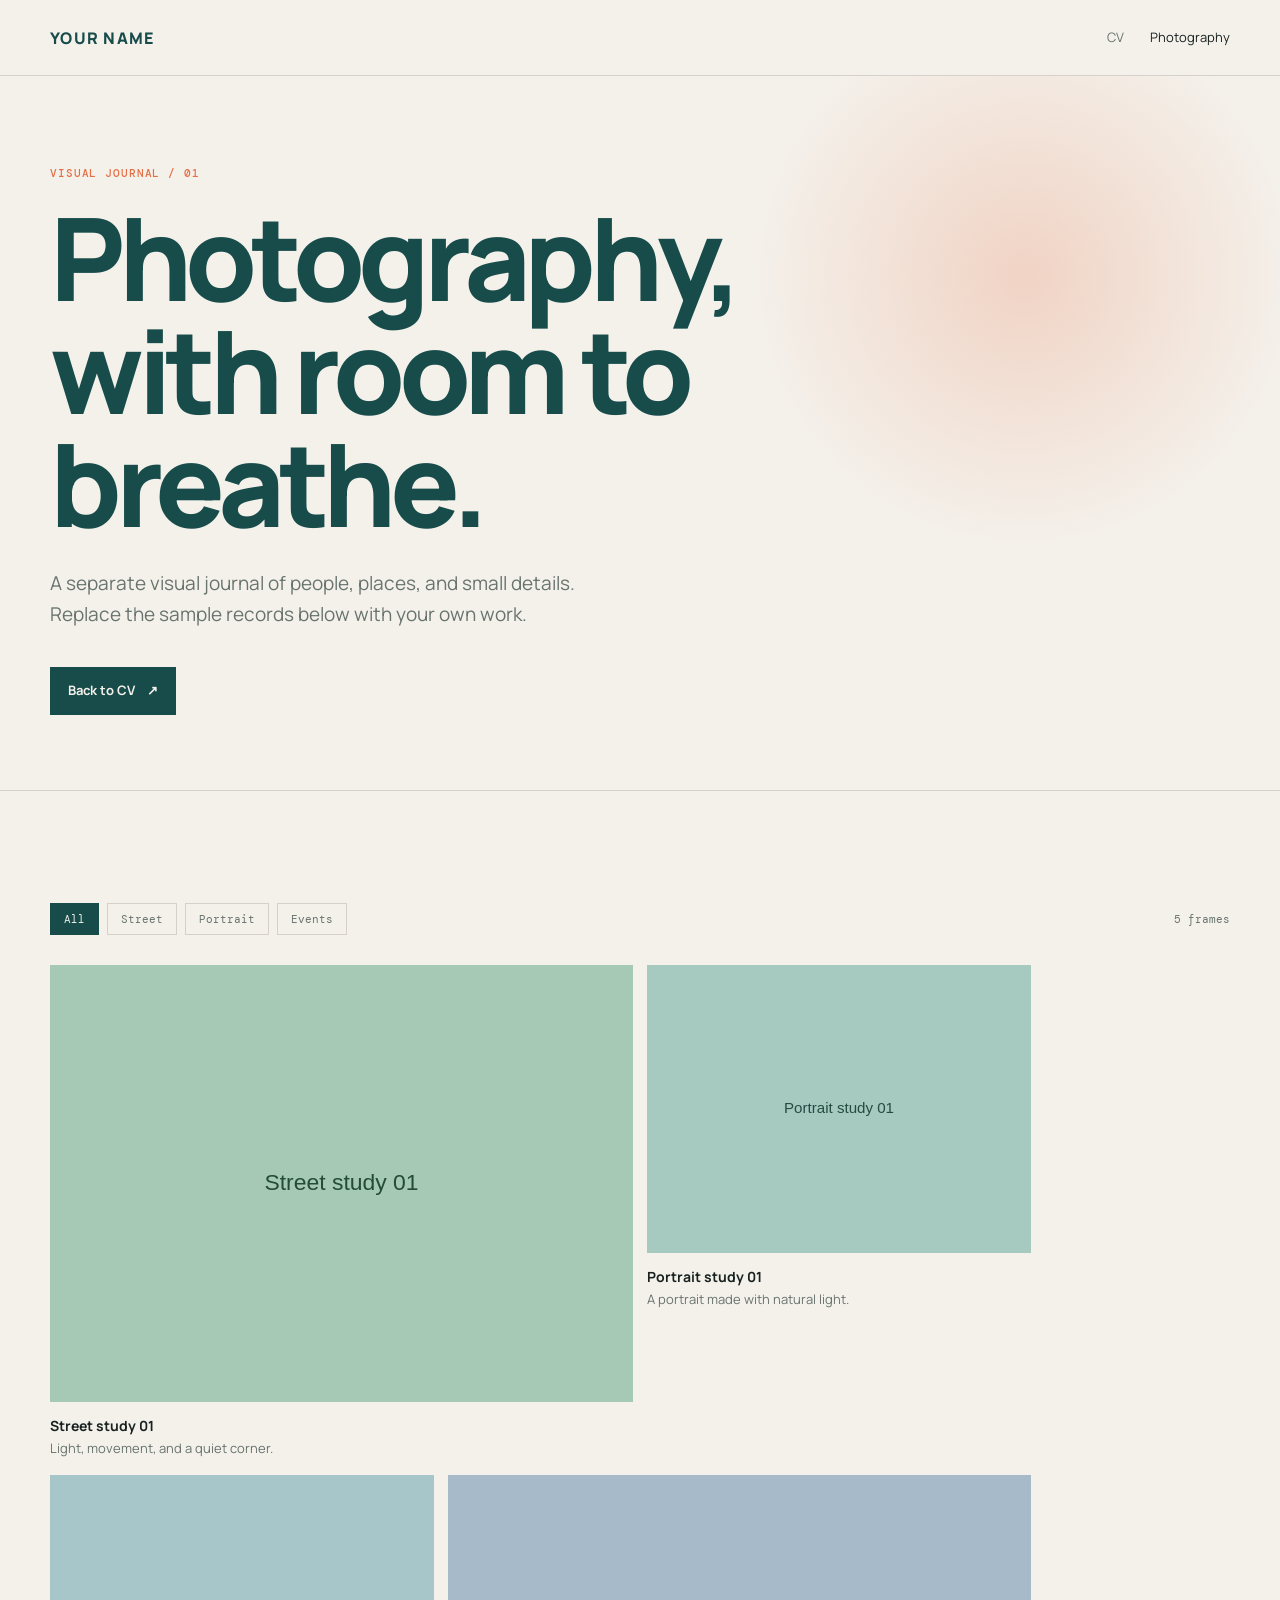
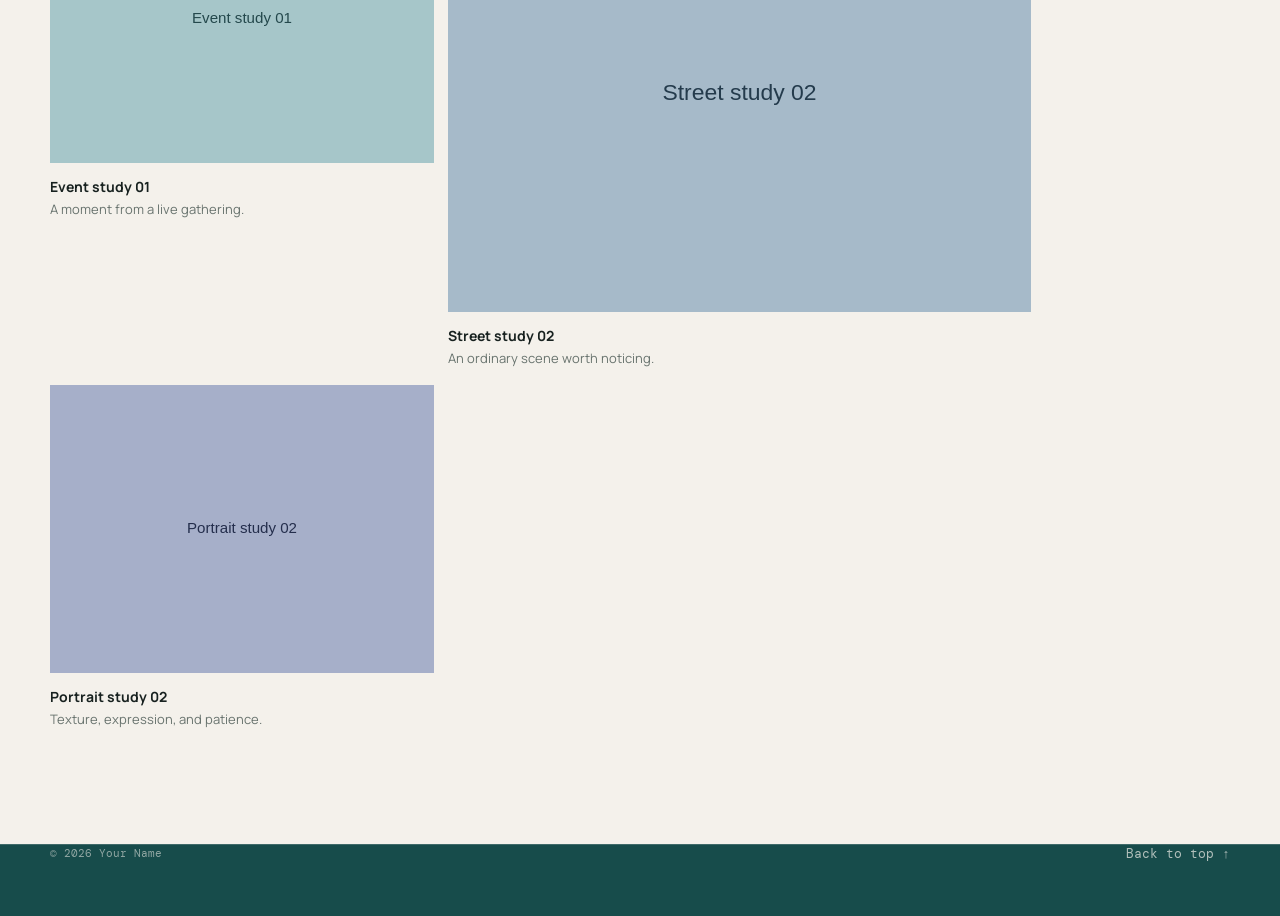
==== photography.html @ 29af0342 "Create cv by html" ====
<!DOCTYPE html>
<html lang="en">
<head>
  <meta charset="UTF-8">
  <meta name="viewport" content="width=device-width, initial-scale=1.0">
  <meta name="description" content="Photography portfolio and visual journal.">
  <title>Photography | Portfolio</title>
  <link rel="preconnect" href="https://fonts.googleapis.com">
  <link rel="preconnect" href="https://fonts.gstatic.com" crossorigin>
  <link href="https://fonts.googleapis.com/css2?family=DM+Mono:wght@400;500&family=Manrope:wght@400;500;600;700;800&display=swap" rel="stylesheet">
  <link rel="stylesheet" href="styles.css">
</head>
<body data-page="photography">
  <header class="site-header"><div class="container header-inner"><a class="brand" href="index.html" data-brand>YOUR NAME</a><button class="menu-toggle" type="button" aria-expanded="false" aria-controls="site-nav">Menu</button><nav id="site-nav" class="site-nav" aria-label="Primary navigation"><div data-nav></div></nav></div></header>
  <main>
    <section class="photo-page-hero"><div class="container reveal"><p class="section-kicker">VISUAL JOURNAL / 01</p><h1>Photography, with room to breathe.</h1><p data-photo-page-intro></p><div class="hero-actions"><a class="button button-primary" href="index.html">Back to CV <span aria-hidden="true">↗</span></a></div></div></section>
    <section class="section-space section-line"><div class="container reveal"><div class="gallery-toolbar"><div class="filter-list" data-filters role="group" aria-label="Filter photographs"></div><span class="gallery-count" data-gallery-count></span></div><div class="gallery-grid" data-gallery></div></div></section>
  </main>
  <footer class="site-footer"><div class="container footer-inner"><span data-footer></span><a href="#top">Back to top ↑</a></div></footer>
  <dialog class="lightbox" data-lightbox><button class="dialog-close" type="button" data-lightbox-close aria-label="Close photograph">×</button><div class="lightbox-content"><img data-lightbox-image alt=""><p data-lightbox-caption></p></div></dialog>
  <script src="site.private.js"></script>
  <script src="site.js"></script>
</body>
</html>
---- styles.css ----
:root {
  --ink: #17211f;
  --muted: #68736e;
  --paper: #f4f1eb;
  --paper-deep: #e8e3da;
  --card: #fbfaf7;
  --line: #d5d1c8;
  --teal: #174c4b;
  --orange: #e56f45;
  --yellow: #f3c969;
  --max: 1180px;
  --display: "Manrope", sans-serif;
  --mono: "DM Mono", monospace;
}

* { box-sizing: border-box; }
html { scroll-behavior: smooth; scroll-padding-top: 76px; }
body { margin: 0; background: var(--paper); color: var(--ink); font: 400 16px/1.65 var(--display); }
body.menu-open { overflow: hidden; }
a { color: inherit; }
img { display: block; max-width: 100%; }
button, a { -webkit-tap-highlight-color: transparent; }
button { font: inherit; }
:focus-visible { outline: 3px solid var(--orange); outline-offset: 4px; }
.container { width: min(var(--max), calc(100% - 48px)); margin: 0 auto; }
.section-space { padding: 112px 0; }
.section-line { border-top: 1px solid var(--line); }
.muted { color: var(--muted); }

.site-header { position: sticky; top: 0; z-index: 10; height: 76px; background: rgba(244, 241, 235, .9); border-bottom: 1px solid var(--line); backdrop-filter: blur(14px); }
.header-inner, .footer-inner { height: 100%; display: flex; align-items: center; justify-content: space-between; gap: 24px; }
.brand { color: var(--teal); font: 800 16px/1 var(--display); letter-spacing: .08em; text-decoration: none; }
.site-nav > div { display: flex; align-items: center; gap: 26px; }
.site-nav a, .footer-inner a { color: var(--muted); font-size: 13px; text-decoration: none; }
.site-nav a:hover, .site-nav a.active, .footer-inner a:hover { color: var(--ink); }
.menu-toggle { display: none; border: 1px solid var(--line); background: var(--card); color: var(--ink); padding: 8px 12px; cursor: pointer; }

.hero { min-height: 690px; display: flex; align-items: center; background: radial-gradient(circle at 72% 28%, rgba(243, 201, 105, .5), transparent 24%), var(--paper); }
.hero-grid { display: grid; grid-template-columns: minmax(0, 1fr) 390px; align-items: center; gap: 90px; }
.eyebrow, .section-kicker, .section-index, .portrait-note { margin: 0; color: var(--orange); font: 500 11px/1.4 var(--mono); letter-spacing: .08em; text-transform: uppercase; }
h1, h2, h3 { margin: 0; color: var(--teal); font-weight: 800; letter-spacing: -.055em; line-height: .98; }
h1 { max-width: 720px; margin-top: 20px; font-size: clamp(58px, 9vw, 128px); }
h2 { max-width: 580px; margin-top: 16px; font-size: clamp(34px, 5vw, 62px); }
h3 { font-size: 21px; letter-spacing: -.03em; }
.hero-role { margin: 30px 0 12px; color: var(--teal); font-size: 21px; font-weight: 700; }
.hero-intro { max-width: 550px; margin: 0; color: var(--muted); font-size: 19px; }
.hero-actions { display: flex; flex-wrap: wrap; gap: 12px; margin-top: 36px; }
.button { display: inline-flex; align-items: center; justify-content: center; gap: 12px; min-height: 48px; padding: 12px 17px; border: 1px solid var(--teal); font-weight: 700; font-size: 13px; text-decoration: none; transition: transform .2s, background .2s, color .2s; }
.button:hover { transform: translateY(-3px); }
.button-primary { background: var(--teal); color: var(--paper); }
.button-primary:hover { background: var(--orange); border-color: var(--orange); }
.button-secondary { background: transparent; color: var(--teal); }
.button-secondary:hover { background: var(--yellow); border-color: var(--yellow); }
.social-links { display: flex; flex-wrap: wrap; gap: 18px; margin-top: 28px; }
.social-links a { color: var(--muted); font: 500 12px var(--mono); text-decoration: none; }
.social-links a:hover { color: var(--orange); }
.portrait-wrap { position: relative; max-width: 390px; justify-self: end; }
.portrait-frame { position: relative; aspect-ratio: 4 / 5; padding: 12px; background: var(--yellow); transform: rotate(2.5deg); }
.portrait-frame::before { position: absolute; inset: 22px; border: 1px solid rgba(23, 76, 75, .25); content: ""; pointer-events: none; }
.portrait-frame img { width: 100%; height: 100%; object-fit: cover; background: var(--paper-deep); }
.portrait-note { position: absolute; right: -34px; bottom: -35px; padding: 11px 13px; background: var(--teal); color: var(--yellow); line-height: 1.7; }
.portrait-note span { color: var(--paper); font-family: var(--display); letter-spacing: 0; text-transform: none; }

.split-layout, .process-layout { display: grid; grid-template-columns: .85fr 1.15fr; gap: 100px; }
.about-copy { max-width: 600px; color: var(--muted); font-size: 19px; }
.about-copy p { margin: 0 0 22px; }
.section-heading { display: flex; align-items: end; justify-content: space-between; gap: 28px; margin-bottom: 62px; }
.section-index { color: var(--muted); white-space: nowrap; }
.timeline { border-top: 1px solid var(--line); }
.timeline-item { display: grid; grid-template-columns: 180px minmax(0, 1fr) 220px; gap: 32px; padding: 30px 0; border-bottom: 1px solid var(--line); }
.timeline-period { color: var(--orange); font: 500 12px var(--mono); }
.timeline-company { margin-top: 8px; color: var(--muted); }
.timeline-duties { margin: 14px 0 0; padding-left: 20px; color: var(--muted); }
.tag-list { display: flex; flex-wrap: wrap; align-content: start; gap: 7px; }
.tag { padding: 5px 9px; border: 1px solid var(--line); color: var(--muted); font: 11px var(--mono); }
.skills-grid { display: grid; grid-template-columns: repeat(4, 1fr); gap: 18px; }
.skill-group { min-height: 210px; padding: 25px; background: var(--card); border: 1px solid var(--line); }
.skill-group h3 { padding-bottom: 18px; border-bottom: 1px solid var(--line); font-size: 18px; }
.skill-group .tag-list { margin-top: 20px; }
.project-grid { display: grid; grid-template-columns: repeat(2, minmax(0, 1fr)); gap: 18px; }
.project-card { display: block; padding: 0; border: 1px solid var(--line); background: var(--card); color: var(--ink); text-align: left; cursor: pointer; transition: transform .2s, border-color .2s; }
.project-card:hover { border-color: var(--teal); transform: translateY(-5px); }
.project-card img { width: 100%; aspect-ratio: 16 / 9; object-fit: cover; background: var(--paper-deep); }
.project-card-content { padding: 24px; }
.project-card h3 { color: var(--teal); }
.project-card p { margin: 10px 0 20px; color: var(--muted); }
.project-card .tag-list { min-height: 28px; }
.process-list { display: flex; flex-wrap: wrap; gap: 9px; margin: 0; padding: 0; list-style: none; counter-reset: process; }
.process-list li { counter-increment: process; padding: 12px 14px; background: var(--teal); color: var(--paper); font-weight: 700; }
.process-list li::before { margin-right: 10px; color: var(--yellow); content: "0" counter(process); font: 11px var(--mono); }
.process-note { max-width: 510px; margin-top: 26px; }
.photo-callout { background: var(--paper-deep); }
.photo-callout-inner { display: flex; align-items: end; justify-content: space-between; gap: 40px; }
.photo-callout-inner p:not(.section-kicker) { max-width: 520px; margin: 26px 0 0; color: var(--muted); }
.contact-section { background: var(--teal); color: var(--paper); }
.contact-section h2, .contact-section .section-kicker { color: var(--yellow); }
.contact-grid { display: grid; grid-template-columns: .85fr 1.15fr; gap: 100px; align-items: end; }
.contact-grid > div:last-child { padding-bottom: 4px; }
.contact-grid p { max-width: 500px; color: rgba(244, 241, 235, .7); }
.contact-email { display: inline-flex; align-items: center; gap: 15px; color: var(--paper); font-size: clamp(20px, 3vw, 32px); font-weight: 700; text-decoration: underline; text-decoration-color: var(--orange); text-underline-offset: 7px; }
.site-footer { min-height: 72px; background: var(--teal); border-top: 1px solid rgba(244, 241, 235, .18); color: rgba(244, 241, 235, .55); }
.footer-inner { font: 11px var(--mono); }
.footer-inner a { color: rgba(244, 241, 235, .7); font-family: var(--mono); }

.project-dialog, .lightbox { width: min(760px, calc(100% - 32px)); padding: 0; border: 0; background: var(--card); color: var(--ink); box-shadow: 0 24px 80px rgba(0, 0, 0, .2); }
.project-dialog::backdrop, .lightbox::backdrop { background: rgba(23, 33, 31, .75); }
.dialog-close { position: absolute; top: 13px; right: 13px; z-index: 1; width: 34px; height: 34px; border: 1px solid var(--line); background: var(--paper); color: var(--ink); cursor: pointer; font-size: 22px; line-height: 1; }
.dialog-content { padding: 34px; }
.dialog-content > img { width: 100%; aspect-ratio: 16 / 9; object-fit: cover; margin-bottom: 28px; }
.dialog-content h3 { color: var(--teal); font-size: 34px; }
.dialog-content h4 { margin: 28px 0 8px; color: var(--orange); font: 500 11px var(--mono); letter-spacing: .08em; text-transform: uppercase; }
.dialog-content p, .dialog-content li { color: var(--muted); }
.dialog-content .button { margin-top: 22px; }

.photo-page-hero { padding: 90px 0 75px; background: radial-gradient(circle at 80% 28%, rgba(229, 111, 69, .23), transparent 24%), var(--paper); }
.photo-page-hero h1 { max-width: 800px; }
.photo-page-hero p:not(.section-kicker) { max-width: 570px; margin: 28px 0 0; color: var(--muted); font-size: 19px; }
.gallery-toolbar { display: flex; align-items: center; justify-content: space-between; gap: 24px; margin-bottom: 30px; }
.filter-list { display: flex; flex-wrap: wrap; gap: 8px; }
.filter-button { padding: 8px 13px; border: 1px solid var(--line); background: transparent; color: var(--muted); cursor: pointer; font: 11px var(--mono); }
.filter-button:hover, .filter-button[aria-pressed="true"] { border-color: var(--teal); background: var(--teal); color: var(--paper); }
.gallery-count { color: var(--muted); font: 11px var(--mono); white-space: nowrap; }
.gallery-grid { display: grid; grid-template-columns: repeat(12, 1fr); gap: 14px; }
.gallery-item { grid-column: span 4; margin: 0; cursor: pointer; }
.gallery-item:nth-child(5n + 1), .gallery-item:nth-child(5n + 4) { grid-column: span 6; }
.gallery-item button { width: 100%; padding: 0; border: 0; background: none; color: inherit; cursor: pointer; text-align: left; }
.gallery-item img { width: 100%; aspect-ratio: 4 / 3; object-fit: cover; background: var(--paper-deep); transition: transform .3s; }
.gallery-item:hover img { transform: scale(.985); }
.gallery-caption { display: block; padding-top: 10px; }
.gallery-caption strong { font-size: 14px; }
.gallery-caption span { display: block; color: var(--muted); font-size: 13px; }
.lightbox { max-width: 1000px; background: #121816; color: var(--paper); }
.lightbox .dialog-close { background: var(--paper); }
.lightbox-content { padding: 20px; }
.lightbox img { width: 100%; max-height: 78vh; object-fit: contain; }
.lightbox p { margin: 14px 0 0; color: rgba(244, 241, 235, .75); }

.reveal { opacity: 0; transform: translateY(18px); transition: opacity .7s ease, transform .7s ease; }
.reveal.in { opacity: 1; transform: none; }
.reveal-delay { transition-delay: .12s; }
@media (prefers-reduced-motion: reduce) { *, *::before, *::after { scroll-behavior: auto !important; transition: none !important; } .reveal { opacity: 1; transform: none; } }
@media (max-width: 900px) { .hero-grid, .split-layout, .process-layout, .contact-grid { grid-template-columns: 1fr; gap: 45px; } .hero { min-height: auto; } .portrait-wrap { justify-self: start; width: min(100%, 330px); order: -1; } .skills-grid { grid-template-columns: repeat(2, 1fr); } .timeline-item { grid-template-columns: 150px minmax(0, 1fr); } .timeline-item .tag-list { grid-column: 2; } }
@media (max-width: 700px) { .container { width: min(var(--max), calc(100% - 32px)); } .section-space { padding: 76px 0; } .menu-toggle { display: block; } .site-nav { position: absolute; top: 76px; left: 0; right: 0; display: none; padding: 12px 16px 22px; border-bottom: 1px solid var(--line); background: var(--paper); } .site-nav.open { display: block; } .site-nav > div { align-items: stretch; flex-direction: column; gap: 0; } .site-nav a { display: block; padding: 12px 0; border-bottom: 1px solid var(--line); } h1 { font-size: clamp(54px, 16vw, 90px); } .hero-role { font-size: 18px; } .section-heading, .photo-callout-inner, .gallery-toolbar { align-items: start; flex-direction: column; } .project-grid, .skills-grid { grid-template-columns: 1fr; } .timeline-item { grid-template-columns: 1fr; gap: 8px; } .timeline-item .tag-list { grid-column: auto; margin-top: 8px; } .gallery-grid { display: grid; grid-template-columns: 1fr 1fr; } .gallery-item, .gallery-item:nth-child(5n + 1), .gallery-item:nth-child(5n + 4) { grid-column: span 1; } .gallery-item:nth-child(3n + 1) { grid-column: span 2; } }
@media (max-width: 430px) { .hero-actions .button { width: 100%; } .portrait-note { right: -4px; } .dialog-content { padding: 25px; } }
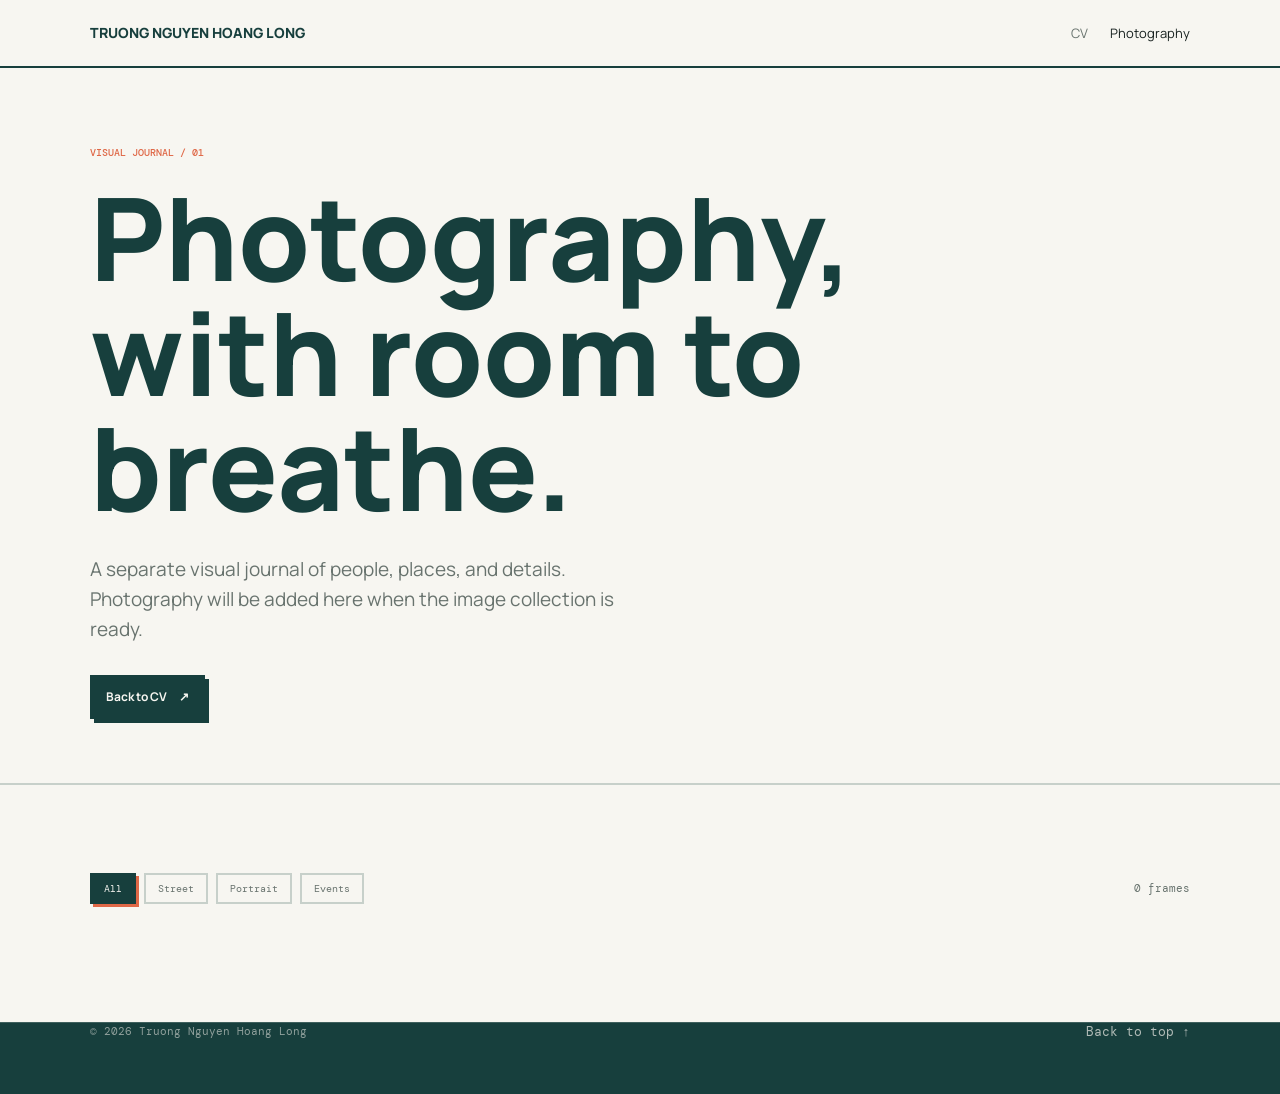
==== commit 4ac17c8f: "change the js" ====
--- a/photography.html
+++ b/photography.html
@@ -18,7 +18,7 @@
   </main>
   <footer class="site-footer"><div class="container footer-inner"><span data-footer></span><a href="#top">Back to top ↑</a></div></footer>
   <dialog class="lightbox" data-lightbox><button class="dialog-close" type="button" data-lightbox-close aria-label="Close photograph">×</button><div class="lightbox-content"><img data-lightbox-image alt=""><p data-lightbox-caption></p></div></dialog>
-  <script src="site.private.js"></script>
+  <script src="site.data.js"></script>
   <script src="site.js"></script>
 </body>
 </html>
--- a/styles.css
+++ b/styles.css
@@ -1,21 +1,21 @@
 :root {
   --ink: #17211f;
   --muted: #68736e;
-  --paper: #f4f1eb;
-  --paper-deep: #e8e3da;
-  --card: #fbfaf7;
-  --line: #d5d1c8;
-  --teal: #174c4b;
-  --orange: #e56f45;
-  --yellow: #f3c969;
-  --max: 1180px;
+  --paper: #f7f6f1;
+  --paper-deep: #e7ebe5;
+  --card: #ffffff;
+  --line: #c7d0ca;
+  --teal: #173f3d;
+  --orange: #df6847;
+  --yellow: #f0d06e;
+  --max: 1100px;
   --display: "Manrope", sans-serif;
   --mono: "DM Mono", monospace;
 }
 
 * { box-sizing: border-box; }
 html { scroll-behavior: smooth; scroll-padding-top: 76px; }
-body { margin: 0; background: var(--paper); color: var(--ink); font: 400 16px/1.65 var(--display); }
+body { margin: 0; background: var(--paper); color: var(--ink); font: 400 15px/1.6 var(--display); }
 body.menu-open { overflow: hidden; }
 a { color: inherit; }
 img { display: block; max-width: 100%; }
@@ -23,70 +23,70 @@
 button { font: inherit; }
 :focus-visible { outline: 3px solid var(--orange); outline-offset: 4px; }
 .container { width: min(var(--max), calc(100% - 48px)); margin: 0 auto; }
-.section-space { padding: 112px 0; }
+.section-space { padding: 88px 0; }
 .section-line { border-top: 1px solid var(--line); }
 .muted { color: var(--muted); }
 
-.site-header { position: sticky; top: 0; z-index: 10; height: 76px; background: rgba(244, 241, 235, .9); border-bottom: 1px solid var(--line); backdrop-filter: blur(14px); }
+.site-header { position: sticky; top: 0; z-index: 10; height: 68px; background: var(--paper); border-bottom: 2px solid var(--teal); }
 .header-inner, .footer-inner { height: 100%; display: flex; align-items: center; justify-content: space-between; gap: 24px; }
-.brand { color: var(--teal); font: 800 16px/1 var(--display); letter-spacing: .08em; text-decoration: none; }
-.site-nav > div { display: flex; align-items: center; gap: 26px; }
+.brand { color: var(--teal); font: 800 14px/1 var(--display); letter-spacing: 0; text-decoration: none; }
+.site-nav > div { display: flex; align-items: center; gap: 22px; }
 .site-nav a, .footer-inner a { color: var(--muted); font-size: 13px; text-decoration: none; }
 .site-nav a:hover, .site-nav a.active, .footer-inner a:hover { color: var(--ink); }
-.menu-toggle { display: none; border: 1px solid var(--line); background: var(--card); color: var(--ink); padding: 8px 12px; cursor: pointer; }
+.menu-toggle { display: none; border: 2px solid var(--teal); background: var(--card); color: var(--ink); padding: 7px 11px; cursor: pointer; box-shadow: 3px 3px 0 var(--teal); }
 
-.hero { min-height: 690px; display: flex; align-items: center; background: radial-gradient(circle at 72% 28%, rgba(243, 201, 105, .5), transparent 24%), var(--paper); }
-.hero-grid { display: grid; grid-template-columns: minmax(0, 1fr) 390px; align-items: center; gap: 90px; }
-.eyebrow, .section-kicker, .section-index, .portrait-note { margin: 0; color: var(--orange); font: 500 11px/1.4 var(--mono); letter-spacing: .08em; text-transform: uppercase; }
-h1, h2, h3 { margin: 0; color: var(--teal); font-weight: 800; letter-spacing: -.055em; line-height: .98; }
+.hero { min-height: 620px; display: flex; align-items: center; background: var(--paper); }
+.hero-grid { display: grid; grid-template-columns: minmax(0, 1fr) 350px; align-items: center; gap: 72px; }
+.eyebrow, .section-kicker, .section-index, .portrait-note { margin: 0; color: var(--orange); font: 500 10px/1.4 var(--mono); letter-spacing: 0; text-transform: uppercase; }
+h1, h2, h3 { margin: 0; color: var(--teal); font-weight: 800; letter-spacing: 0; line-height: 1; }
 h1 { max-width: 720px; margin-top: 20px; font-size: clamp(58px, 9vw, 128px); }
 h2 { max-width: 580px; margin-top: 16px; font-size: clamp(34px, 5vw, 62px); }
 h3 { font-size: 21px; letter-spacing: -.03em; }
-.hero-role { margin: 30px 0 12px; color: var(--teal); font-size: 21px; font-weight: 700; }
-.hero-intro { max-width: 550px; margin: 0; color: var(--muted); font-size: 19px; }
-.hero-actions { display: flex; flex-wrap: wrap; gap: 12px; margin-top: 36px; }
-.button { display: inline-flex; align-items: center; justify-content: center; gap: 12px; min-height: 48px; padding: 12px 17px; border: 1px solid var(--teal); font-weight: 700; font-size: 13px; text-decoration: none; transition: transform .2s, background .2s, color .2s; }
-.button:hover { transform: translateY(-3px); }
+.hero-role { margin: 24px 0 10px; color: var(--teal); font-size: 19px; font-weight: 700; }
+.hero-intro { max-width: 520px; margin: 0; color: var(--muted); font-size: 17px; }
+.hero-actions { display: flex; flex-wrap: wrap; gap: 10px; margin-top: 30px; }
+.button { display: inline-flex; align-items: center; justify-content: center; gap: 12px; min-height: 44px; padding: 10px 14px; border: 2px solid var(--teal); font-weight: 700; font-size: 12px; text-decoration: none; transition: transform .15s, background .15s, color .15s, box-shadow .15s; box-shadow: 4px 4px 0 var(--teal); }
+.button:hover { transform: translate(3px, 3px); box-shadow: 1px 1px 0 var(--teal); }
 .button-primary { background: var(--teal); color: var(--paper); }
 .button-primary:hover { background: var(--orange); border-color: var(--orange); }
 .button-secondary { background: transparent; color: var(--teal); }
 .button-secondary:hover { background: var(--yellow); border-color: var(--yellow); }
-.social-links { display: flex; flex-wrap: wrap; gap: 18px; margin-top: 28px; }
+.social-links { display: flex; flex-wrap: wrap; gap: 16px; margin-top: 25px; }
 .social-links a { color: var(--muted); font: 500 12px var(--mono); text-decoration: none; }
 .social-links a:hover { color: var(--orange); }
-.portrait-wrap { position: relative; max-width: 390px; justify-self: end; }
-.portrait-frame { position: relative; aspect-ratio: 4 / 5; padding: 12px; background: var(--yellow); transform: rotate(2.5deg); }
-.portrait-frame::before { position: absolute; inset: 22px; border: 1px solid rgba(23, 76, 75, .25); content: ""; pointer-events: none; }
+.portrait-wrap { position: relative; max-width: 350px; justify-self: end; }
+.portrait-frame { position: relative; aspect-ratio: 4 / 5; padding: 8px; background: var(--yellow); border: 2px solid var(--teal); box-shadow: 8px 8px 0 var(--teal); }
+.portrait-frame::before { position: absolute; inset: 18px; border: 1px solid rgba(23, 76, 75, .35); content: ""; pointer-events: none; }
 .portrait-frame img { width: 100%; height: 100%; object-fit: cover; background: var(--paper-deep); }
-.portrait-note { position: absolute; right: -34px; bottom: -35px; padding: 11px 13px; background: var(--teal); color: var(--yellow); line-height: 1.7; }
+.portrait-note { position: absolute; right: -20px; bottom: -24px; padding: 10px 12px; background: var(--teal); color: var(--yellow); line-height: 1.7; box-shadow: 4px 4px 0 var(--orange); }
 .portrait-note span { color: var(--paper); font-family: var(--display); letter-spacing: 0; text-transform: none; }
 
-.split-layout, .process-layout { display: grid; grid-template-columns: .85fr 1.15fr; gap: 100px; }
-.about-copy { max-width: 600px; color: var(--muted); font-size: 19px; }
+.split-layout, .process-layout { display: grid; grid-template-columns: .85fr 1.15fr; gap: 80px; }
+.about-copy { max-width: 600px; color: var(--muted); font-size: 17px; }
 .about-copy p { margin: 0 0 22px; }
-.section-heading { display: flex; align-items: end; justify-content: space-between; gap: 28px; margin-bottom: 62px; }
+.section-heading { display: flex; align-items: end; justify-content: space-between; gap: 28px; margin-bottom: 46px; }
 .section-index { color: var(--muted); white-space: nowrap; }
 .timeline { border-top: 1px solid var(--line); }
-.timeline-item { display: grid; grid-template-columns: 180px minmax(0, 1fr) 220px; gap: 32px; padding: 30px 0; border-bottom: 1px solid var(--line); }
+.timeline-item { display: grid; grid-template-columns: 160px minmax(0, 1fr) 210px; gap: 28px; padding: 24px 0; border-bottom: 1px solid var(--line); }
 .timeline-period { color: var(--orange); font: 500 12px var(--mono); }
 .timeline-company { margin-top: 8px; color: var(--muted); }
 .timeline-duties { margin: 14px 0 0; padding-left: 20px; color: var(--muted); }
 .tag-list { display: flex; flex-wrap: wrap; align-content: start; gap: 7px; }
-.tag { padding: 5px 9px; border: 1px solid var(--line); color: var(--muted); font: 11px var(--mono); }
+.tag { padding: 4px 8px; border: 1px solid var(--line); color: var(--muted); font: 10px var(--mono); }
 .skills-grid { display: grid; grid-template-columns: repeat(4, 1fr); gap: 18px; }
-.skill-group { min-height: 210px; padding: 25px; background: var(--card); border: 1px solid var(--line); }
+.skill-group { min-height: 190px; padding: 20px; background: var(--card); border: 2px solid var(--line); box-shadow: 4px 4px 0 var(--line); }
 .skill-group h3 { padding-bottom: 18px; border-bottom: 1px solid var(--line); font-size: 18px; }
 .skill-group .tag-list { margin-top: 20px; }
 .project-grid { display: grid; grid-template-columns: repeat(2, minmax(0, 1fr)); gap: 18px; }
-.project-card { display: block; padding: 0; border: 1px solid var(--line); background: var(--card); color: var(--ink); text-align: left; cursor: pointer; transition: transform .2s, border-color .2s; }
-.project-card:hover { border-color: var(--teal); transform: translateY(-5px); }
+.project-card { display: block; padding: 0; border: 2px solid var(--line); background: var(--card); color: var(--ink); text-align: left; cursor: pointer; box-shadow: 4px 4px 0 var(--line); transition: transform .15s, border-color .15s, box-shadow .15s; }
+.project-card:hover { border-color: var(--teal); transform: translate(3px, 3px); box-shadow: 1px 1px 0 var(--teal); }
 .project-card img { width: 100%; aspect-ratio: 16 / 9; object-fit: cover; background: var(--paper-deep); }
-.project-card-content { padding: 24px; }
+.project-card-content { padding: 20px; }
 .project-card h3 { color: var(--teal); }
 .project-card p { margin: 10px 0 20px; color: var(--muted); }
 .project-card .tag-list { min-height: 28px; }
 .process-list { display: flex; flex-wrap: wrap; gap: 9px; margin: 0; padding: 0; list-style: none; counter-reset: process; }
-.process-list li { counter-increment: process; padding: 12px 14px; background: var(--teal); color: var(--paper); font-weight: 700; }
+.process-list li { counter-increment: process; padding: 10px 12px; background: var(--teal); color: var(--paper); font-weight: 700; box-shadow: 3px 3px 0 var(--orange); }
 .process-list li::before { margin-right: 10px; color: var(--yellow); content: "0" counter(process); font: 11px var(--mono); }
 .process-note { max-width: 510px; margin-top: 26px; }
 .photo-callout { background: var(--paper-deep); }
@@ -94,7 +94,7 @@
 .photo-callout-inner p:not(.section-kicker) { max-width: 520px; margin: 26px 0 0; color: var(--muted); }
 .contact-section { background: var(--teal); color: var(--paper); }
 .contact-section h2, .contact-section .section-kicker { color: var(--yellow); }
-.contact-grid { display: grid; grid-template-columns: .85fr 1.15fr; gap: 100px; align-items: end; }
+.contact-grid { display: grid; grid-template-columns: .85fr 1.15fr; gap: 80px; align-items: end; }
 .contact-grid > div:last-child { padding-bottom: 4px; }
 .contact-grid p { max-width: 500px; color: rgba(244, 241, 235, .7); }
 .contact-email { display: inline-flex; align-items: center; gap: 15px; color: var(--paper); font-size: clamp(20px, 3vw, 32px); font-weight: 700; text-decoration: underline; text-decoration-color: var(--orange); text-underline-offset: 7px; }
@@ -102,9 +102,9 @@
 .footer-inner { font: 11px var(--mono); }
 .footer-inner a { color: rgba(244, 241, 235, .7); font-family: var(--mono); }
 
-.project-dialog, .lightbox { width: min(760px, calc(100% - 32px)); padding: 0; border: 0; background: var(--card); color: var(--ink); box-shadow: 0 24px 80px rgba(0, 0, 0, .2); }
+.project-dialog, .lightbox { width: min(760px, calc(100% - 32px)); padding: 0; border: 2px solid var(--teal); background: var(--card); color: var(--ink); box-shadow: 8px 8px 0 var(--orange); }
 .project-dialog::backdrop, .lightbox::backdrop { background: rgba(23, 33, 31, .75); }
-.dialog-close { position: absolute; top: 13px; right: 13px; z-index: 1; width: 34px; height: 34px; border: 1px solid var(--line); background: var(--paper); color: var(--ink); cursor: pointer; font-size: 22px; line-height: 1; }
+.dialog-close { position: absolute; top: 10px; right: 10px; z-index: 1; width: 32px; height: 32px; border: 2px solid var(--teal); background: var(--paper); color: var(--ink); cursor: pointer; font-size: 20px; line-height: 1; }
 .dialog-content { padding: 34px; }
 .dialog-content > img { width: 100%; aspect-ratio: 16 / 9; object-fit: cover; margin-bottom: 28px; }
 .dialog-content h3 { color: var(--teal); font-size: 34px; }
@@ -112,20 +112,20 @@
 .dialog-content p, .dialog-content li { color: var(--muted); }
 .dialog-content .button { margin-top: 22px; }
 
-.photo-page-hero { padding: 90px 0 75px; background: radial-gradient(circle at 80% 28%, rgba(229, 111, 69, .23), transparent 24%), var(--paper); }
+.photo-page-hero { padding: 78px 0 64px; background: var(--paper); border-bottom: 1px solid var(--line); }
 .photo-page-hero h1 { max-width: 800px; }
 .photo-page-hero p:not(.section-kicker) { max-width: 570px; margin: 28px 0 0; color: var(--muted); font-size: 19px; }
 .gallery-toolbar { display: flex; align-items: center; justify-content: space-between; gap: 24px; margin-bottom: 30px; }
 .filter-list { display: flex; flex-wrap: wrap; gap: 8px; }
-.filter-button { padding: 8px 13px; border: 1px solid var(--line); background: transparent; color: var(--muted); cursor: pointer; font: 11px var(--mono); }
-.filter-button:hover, .filter-button[aria-pressed="true"] { border-color: var(--teal); background: var(--teal); color: var(--paper); }
+.filter-button { padding: 7px 12px; border: 2px solid var(--line); background: transparent; color: var(--muted); cursor: pointer; font: 10px var(--mono); box-shadow: 3px 3px 0 transparent; }
+.filter-button:hover, .filter-button[aria-pressed="true"] { border-color: var(--teal); background: var(--teal); color: var(--paper); box-shadow: 3px 3px 0 var(--orange); }
 .gallery-count { color: var(--muted); font: 11px var(--mono); white-space: nowrap; }
 .gallery-grid { display: grid; grid-template-columns: repeat(12, 1fr); gap: 14px; }
 .gallery-item { grid-column: span 4; margin: 0; cursor: pointer; }
 .gallery-item:nth-child(5n + 1), .gallery-item:nth-child(5n + 4) { grid-column: span 6; }
 .gallery-item button { width: 100%; padding: 0; border: 0; background: none; color: inherit; cursor: pointer; text-align: left; }
-.gallery-item img { width: 100%; aspect-ratio: 4 / 3; object-fit: cover; background: var(--paper-deep); transition: transform .3s; }
-.gallery-item:hover img { transform: scale(.985); }
+.gallery-item img { width: 100%; aspect-ratio: 4 / 3; object-fit: cover; background: var(--paper-deep); border: 2px solid var(--line); transition: transform .15s, border-color .15s; }
+.gallery-item:hover img { border-color: var(--teal); transform: translate(3px, 3px); }
 .gallery-caption { display: block; padding-top: 10px; }
 .gallery-caption strong { font-size: 14px; }
 .gallery-caption span { display: block; color: var(--muted); font-size: 13px; }
